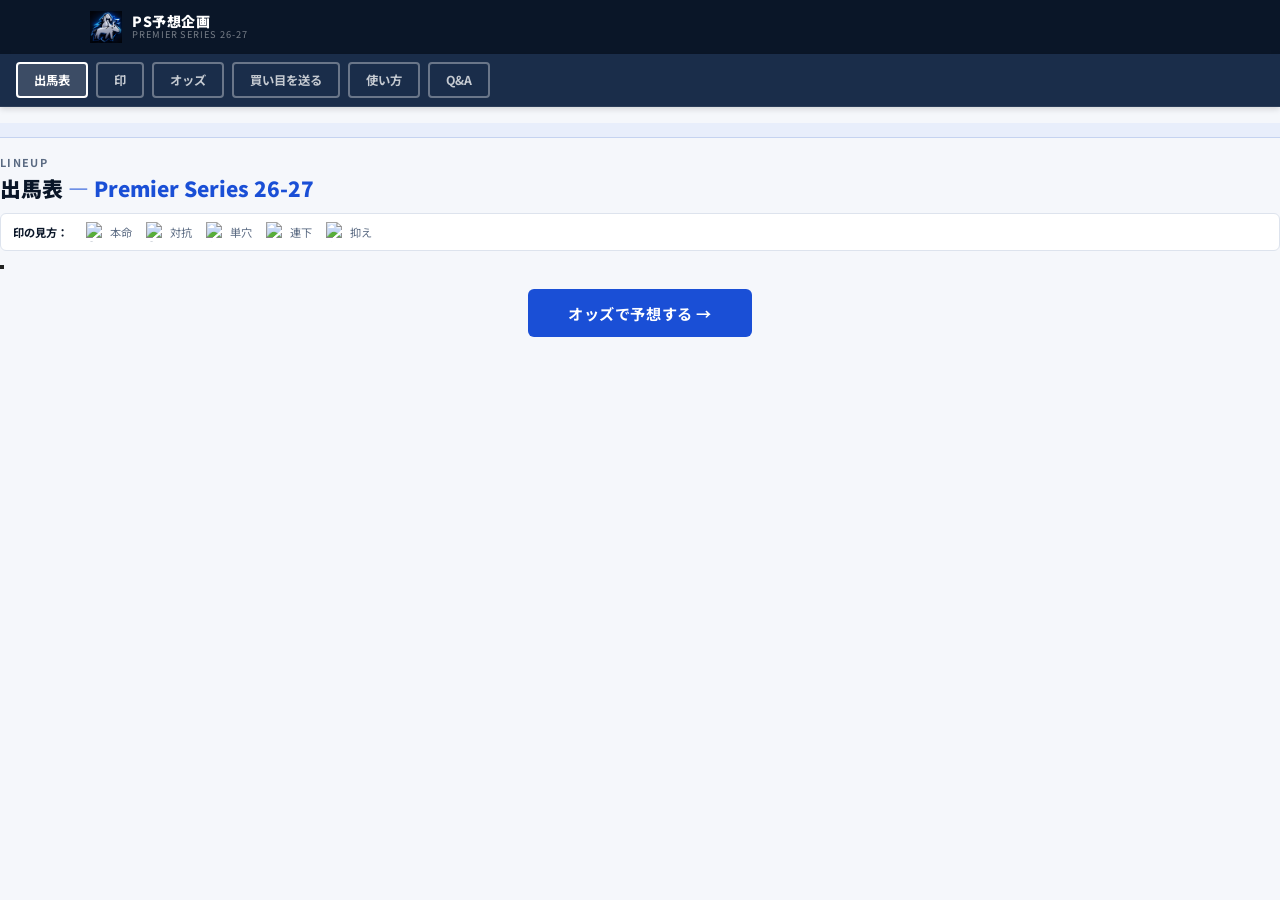
==== index.html @ cc1cdbf1 "Add files via upload" ====
<!DOCTYPE html>
<html lang="ja">
<head>
    <meta charset="UTF-8">
    <meta name="viewport" content="width=device-width, initial-scale=1.0">
    <title>出馬表 — Premier Series 26-27予想企画</title>
    <link rel="icon" href="favicon.ico">
    <link rel="apple-touch-icon" href="apple-touch-icon.png">
    <link rel="preconnect" href="https://fonts.googleapis.com">
    <link rel="preconnect" href="https://fonts.gstatic.com" crossorigin>
    <link href="https://fonts.googleapis.com/css2?family=Noto+Sans+JP:wght@400;500;700;900&family=Bebas+Neue&display=swap" rel="stylesheet">
    <link rel="stylesheet" href="css/style.css">
    <style>
        :root {
            --navy: #0a1628;
            --navy-mid: #1a2d4a;
            --blue: #1a4fd6;
            --blue-light: #e8eefb;
            --text: #0a1628;
            --text-sub: #5a6a82;
            --border: #dde3ed;
            --bg: #f5f7fb;
            --white: #fff;
            --frame-1: #f0f0f0; --frame-1-text: #111;
            --frame-2: #111;    --frame-2-text: #fff;
            --frame-3: #cc2200; --frame-3-text: #fff;
            --frame-4: #1a4fd6; --frame-4-text: #fff;
            --frame-5: #d4a000; --frame-5-text: #111;
            --frame-6: #1a7a3a; --frame-6-text: #fff;
            --frame-7: #d06000; --frame-7-text: #fff;
            --frame-8: #c0357a; --frame-8-text: #fff;
            --col-width: 110px;
            --label-width: 68px;
            --mark-size: 32px;
        }
        body { font-family: 'Noto Sans JP', sans-serif; background: var(--bg); color: var(--text); margin: 0; font-size: 14px; -webkit-font-smoothing: antialiased; }

        /* ヘッダー */
        .site-header { background: var(--navy); padding: 0 20px; }
        .header-inner { max-width: 1100px; margin: 0 auto; height: 54px; display: flex; align-items: center; }
        .site-title { font-family: 'Bebas Neue', sans-serif; font-size: 1.35rem; color: #fff; letter-spacing: .07em; line-height: 1; }
        .site-title span { font-family: 'Noto Sans JP', sans-serif; font-size: .6rem; color: rgba(255,255,255,.45); display: block; font-weight: 400; letter-spacing: .1em; margin-top: 2px; }

        /* ナビ */
        .page-nav { background: var(--navy-mid); border-bottom: 1px solid rgba(255,255,255,.08); position: sticky; top: 0; z-index: 1000; box-shadow: 0 2px 6px rgba(0,0,0,.15); }

        /* カウントダウン */        .cd-urgent
        .page-inner { max-width: 1100px; margin: 0 auto; padding: 0 20px; }
        .pc-view { display: block; }
        .sp-view { display: none; }

        .page-heading-wrap { padding: 16px 0 10px; }
        .page-label { font-size: .68rem; font-weight: 700; letter-spacing: .12em; color: var(--text-sub); text-transform: uppercase; margin-bottom: 3px; }
        .page-heading { font-size: 1.3rem; font-weight: 900; color: var(--text); }
        .page-heading em { font-style: normal; color: var(--blue); }

        .mark-legend { display: flex; gap: 14px; flex-wrap: wrap; align-items: center; padding: 8px 12px; background: var(--white); border: 1px solid var(--border); border-radius: 6px; margin-bottom: 14px; font-size: .8em; color: var(--text-sub); }
        .mark-legend strong { color: var(--text); margin-right: 4px; }
        .mark-legend-item { display: flex; align-items: center; gap: 4px; }
        .mark-legend-item img { width: 20px; height: 20px; }

        /* PC出馬表テーブル */
        .seimai-outer { overflow-x: auto; -webkit-overflow-scrolling: touch; margin: 0 0 20px; display: flex; justify-content: flex-start; }
        .seimai-table { display: flex; flex-direction: row-reverse; width: max-content; border: 2px solid #222; background: var(--white); flex-shrink: 0; }
        .label-col { width: var(--label-width); display: flex; flex-direction: column; background: #f4f4f4; border-left: 2px solid #222; flex-shrink: 0; }
        .label-col .cell { font-size: .78em; font-weight: bold; color: #333; justify-content: center; text-align: center; background: #f4f4f4; }
        .team-col { width: var(--col-width); border-left: 1px solid #bbb; display: flex; flex-direction: column; }
        .team-col:last-child { border-left: none; }
        .cell { border-bottom: 1px solid #ccc; display: flex; align-items: center; justify-content: center; text-align: center; padding: 4px; font-size: .82em; min-height: 32px; box-sizing: border-box; width: 100%; }
        .row-num .cell { font-size: 1.15em; font-weight: 900; min-height: 36px; border-bottom: 2px solid #222; }
        .frame-1 .row-num .cell { background: var(--frame-1); color: var(--frame-1-text); border-bottom: 2px solid #888; }
        .frame-2 .row-num .cell { background: var(--frame-2); color: var(--frame-2-text); }
        .frame-3 .row-num .cell { background: var(--frame-3); color: var(--frame-3-text); }
        .frame-4 .row-num .cell { background: var(--frame-4); color: var(--frame-4-text); }
        .frame-5 .row-num .cell { background: var(--frame-5); color: var(--frame-5-text); }
        .frame-6 .row-num .cell { background: var(--frame-6); color: var(--frame-6-text); }
        .frame-7 .row-num .cell { background: var(--frame-7); color: var(--frame-7-text); }
        .frame-8 .row-num .cell { background: var(--frame-8); color: var(--frame-8-text); }
        .row-logo .cell { min-height: 72px; background: #fff; }
        .row-logo .cell img { width: 56px; height: 56px; object-fit: contain; }
        .logo-placeholder { width: 56px; height: 56px; background: #ddd; border-radius: 4px; display: flex; align-items: center; justify-content: center; font-size: .75em; font-weight: bold; color: #555; }
        .row-name .cell { font-weight: bold; font-size: .8em; min-height: 40px; line-height: 1.4; background: #fff; white-space: normal; padding: 4px 6px; word-break: keep-all; overflow-wrap: break-word; }
        .row-members .cell { flex-direction: column; gap: 3px; min-height: 120px; background: #fafafa; padding: 5px 3px; align-items: center; }
        .member-btn { background: none; border: none; cursor: pointer; font-size: 1.1em; color: #003399; padding: 1px 3px; text-decoration: underline; max-width: calc(var(--col-width) - 8px); white-space: nowrap; overflow: hidden; text-overflow: ellipsis; }
        .member-btn:hover { color: #e91e63; }
        .row-predictor .cell { height: calc(var(--mark-size) + 16px); min-height: calc(var(--mark-size) + 16px); background: #fff; }
        .row-predictor.even-row .cell { background: #f8f8f8; }
        .row-odds .cell { font-weight: bold; font-size: 1em; background: #f4f4f4; min-height: 34px; }
        .odds-low { color: #d00; }
        .odds-dark { color: #111; }
        .mark-img { width: var(--mark-size); height: var(--mark-size); object-fit: contain; display: block; }

        /* メンバーポップアップ */
        #member-popup { position: fixed; background: #fff; border: 2px solid var(--blue); border-radius: 8px; padding: 14px 18px; box-shadow: 0 4px 20px rgba(0,0,0,.2); z-index: 3000; min-width: 200px; max-width: 280px; }
        #member-popup h4 { margin: 0 0 10px; font-size: 1em; color: var(--blue); border-bottom: 1px solid #ccc; padding-bottom: 6px; }
        .popup-links { display: flex; flex-direction: column; gap: 6px; }
        .popup-links a { display: flex; align-items: center; gap: 6px; color: var(--blue); text-decoration: none; font-size: .9em; padding: 4px 8px; border-radius: 4px; border: 1px solid #ccc; }
        .popup-links a:hover { background: var(--blue-light); }
        .popup-links .no-link { color: #999; font-size: .85em; }
        #member-popup-close { position: absolute; top: 6px; right: 10px; background: none; border: none; font-size: 1.2em; cursor: pointer; color: #666; }

        .cta-wrap { text-align: center; margin: 0 0 32px; }
        .cta-btn { display: inline-block; padding: 13px 40px; background: var(--blue); color: #fff; font-family: 'Noto Sans JP', sans-serif; font-size: .95rem; font-weight: 700; border-radius: 6px; text-decoration: none; letter-spacing: .04em; }

        /* ══ スマホ (767px以下) ══ */
        @media (max-width: 767px) {
            body { font-size: 13px; }
            .site-header { padding: 0 14px; }
            .header-inner { height: 46px; }
            .site-title { font-size: 1.1rem; }            .pc-view { display: none !important; }
            .sp-view { display: block !important; }

            .sp-section { padding: 10px 10px 4px; font-size: .65rem; font-weight: 700; letter-spacing: .1em; color: #8a9ab2; text-transform: uppercase; }
            .sp-list { padding: 0 10px 16px; display: flex; flex-direction: column; gap: 6px; }
            .sp-card { background: var(--white); border: 1px solid var(--border); border-radius: 10px; overflow: hidden; }
            .sp-card-main { display: flex; align-items: center; height: 54px; cursor: pointer; -webkit-tap-highlight-color: transparent; }
            .sp-frame-badge { width: 36px; height: 54px; display: flex; align-items: center; justify-content: center; flex-shrink: 0; font-size: 1.15rem; font-weight: 900; }
            .sp-frame-1 { background: var(--frame-1); color: var(--frame-1-text); }
            .sp-frame-2 { background: var(--frame-2); color: var(--frame-2-text); }
            .sp-frame-3 { background: var(--frame-3); color: var(--frame-3-text); }
            .sp-frame-4 { background: var(--frame-4); color: var(--frame-4-text); }
            .sp-frame-5 { background: var(--frame-5); color: var(--frame-5-text); }
            .sp-frame-6 { background: var(--frame-6); color: var(--frame-6-text); }
            .sp-frame-7 { background: var(--frame-7); color: var(--frame-7-text); }
            .sp-frame-8 { background: var(--frame-8); color: var(--frame-8-text); }
            .sp-logo-cell { width: 44px; height: 54px; display: flex; align-items: center; justify-content: center; background: #fafafa; border-left: 1px solid #eef0f4; flex-shrink: 0; }
            .sp-logo-cell img { width: 30px; height: 30px; object-fit: contain; }
            .sp-logo-ph { width: 30px; height: 30px; background: #e8eaed; border-radius: 4px; display: flex; align-items: center; justify-content: center; font-size: .55rem; font-weight: 700; color: #8a9ab2; }
            .sp-card-info { flex: 1; padding: 0 10px; min-width: 0; }
            .sp-team-name { font-size: .84rem; font-weight: 700; white-space: nowrap; overflow: hidden; text-overflow: ellipsis; color: var(--text); }
            .sp-odds-row { display: flex; align-items: center; gap: 5px; margin-top: 2px; }
            .sp-odds-label { font-size: .65rem; color: #8a9ab2; }
            .sp-odds-val { font-size: .82rem; font-weight: 700; }
            .sp-odds-hot { color: #cc2200; }
            .sp-odds-mid { color: var(--text); }
            .sp-chevron { width: 34px; height: 54px; display: flex; align-items: center; justify-content: center; flex-shrink: 0; color: #b0bac8; font-size: 18px; transition: transform .2s; user-select: none; }
            .sp-chevron.open { transform: rotate(180deg); }
            .sp-members { display: none; border-top: 1px solid #eef0f4; padding: 10px 12px; background: #fafbfd; flex-wrap: wrap; gap: 6px; }
            .sp-members.open { display: flex; }
            .sp-member-chip { background: var(--white); border: 1px solid var(--border); border-radius: 20px; padding: 4px 10px; font-size: .72rem; color: #3a5080; cursor: pointer; white-space: nowrap; font-family: 'Noto Sans JP', sans-serif; }
            .sp-member-chip:active { background: var(--blue-light); }
            .sp-cta-wrap { padding: 4px 10px 24px; }
            .sp-cta-btn { display: block; background: var(--blue); color: #fff; text-align: center; padding: 14px; border-radius: 8px; font-size: .9rem; font-weight: 700; text-decoration: none; letter-spacing: .04em; font-family: 'Noto Sans JP', sans-serif; }
            #member-popup { position: fixed; top: 50% !important; left: 50% !important; transform: translate(-50%, -50%); width: 80vw; max-width: 280px; }
        }
    </style>
</head>
<body>

<header class="site-header">
    <div class="header-inner">
        <a href="index.html" class="site-logo">
            <img src="assets/images/logo.png" alt="PS予想企画" class="site-logo-img">
            <div class="site-logo-text">
                <span class="site-logo-main">PS予想企画</span>
                <span class="site-logo-sub">PREMIER SERIES 26-27</span>
            </div>
        </a>
    </div>
</header>
<nav class="page-nav">
    <a href="index.html" class="active">出馬表</a>
    <a href="marks.html">印</a>
    <a href="odds.html">オッズ</a>
    <a href="submit.html">買い目を送る</a>
    <a href="help.html">使い方</a>
    <a href="faq.html">Q&A</a>
</nav>
<div id="countdown-bar"><div id="countdown-bar-inner"></div></div>
</div>

<!-- PC表示 -->
<div class="pc-view">
    <div class="page-inner">
        <div class="page-heading-wrap">
            <div class="page-label">Lineup</div>
            <div class="page-heading">出馬表 <em>— Premier Series 26-27</em></div>
        </div>
        <div class="mark-legend">
            <strong>印の見方：</strong>
            <div class="mark-legend-item"><img src="assets/marks/mark_honmei.svg" alt="◎">本命</div>
            <div class="mark-legend-item"><img src="assets/marks/mark_taikou.svg" alt="○">対抗</div>
            <div class="mark-legend-item"><img src="assets/marks/mark_tanana.svg" alt="▲">単穴</div>
            <div class="mark-legend-item"><img src="assets/marks/mark_renka.svg"  alt="⟁">連下</div>
            <div class="mark-legend-item"><img src="assets/marks/mark_osae.svg"   alt="△">抑え</div>
        </div>
        <div class="seimai-outer">
            <div class="seimai-table" id="seimai-table"></div>
        </div>
        <div class="cta-wrap">
            <a href="odds.html" class="cta-btn">オッズで予想する →</a>
        </div>
    </div>
</div>

<!-- スマホ表示 -->
<div class="sp-view">
    <div class="sp-section">Lineup</div>
    <div class="sp-list" id="sp-list"></div>
    <div class="sp-cta-wrap">
        <a href="odds.html" class="sp-cta-btn">オッズで予想する →</a>
    </div>
</div>

<div id="member-popup" style="display:none;">
    <button id="member-popup-close" onclick="closePopup()">✕</button>
    <h4 id="popup-member-name"></h4>
    <div class="popup-links" id="popup-links"></div>
</div>

<script src="js/common.js"></script>
<script>
const MARKS = [
    { key:'honmei', label:'◎', file:'assets/marks/mark_honmei.svg' },
    { key:'taikou', label:'○', file:'assets/marks/mark_taikou.svg' },
    { key:'tanana', label:'▲', file:'assets/marks/mark_tanana.svg' },
    { key:'renka',  label:'⟁', file:'assets/marks/mark_renka.svg'  },
    { key:'osae',   label:'△', file:'assets/marks/mark_osae.svg'   },
];
let teamsData = [], oddsData = {}, predictionsData = [];

window.addEventListener('DOMContentLoaded', async () => {
    renderCountdown();
    try {
        const [teams, odds, preds] = await Promise.all([
            loadJSON('data/teams.json'),
            loadJSON('data/odds.json'),
            loadJSON('data/predictions/predictions.json'),
        ]);
        teamsData = teams; oddsData = odds; predictionsData = preds;
        renderPC();
        renderSP();
    } catch(e) {
        console.error(e);
        document.getElementById('seimai-table').innerHTML = '<p style="padding:20px;color:#d00;">データの読み込みに失敗しました。</p>';
        document.getElementById('sp-list').innerHTML = '<p style="padding:20px;color:#d00;">データの読み込みに失敗しました。</p>';
    }
});

function renderPC() {
    const table = document.getElementById('seimai-table');
    table.innerHTML = '';
    const labelCol = document.createElement('div');
    labelCol.className = 'label-col';
    const labelDefs = [
        { cls:'row-num', text:'番号' },
        { cls:'row-logo', text:'' },
        { cls:'row-name', text:'チーム名' },
        { cls:'row-members', text:'メンバー' },
        ...predictionsData.map(p => ({ cls:'row-predictor', text: p.name })),
        { cls:'row-odds', text:'単勝' },
    ];
    labelDefs.forEach(d => {
        const wrap = document.createElement('div'); wrap.className = d.cls;
        const cell = document.createElement('div'); cell.className = 'cell';
        cell.textContent = d.text;
        wrap.appendChild(cell); labelCol.appendChild(wrap);
    });
    table.appendChild(labelCol);
    teamsData.forEach(team => {
        const col = document.createElement('div');
        col.className = `team-col frame-${team.id}`;
        addCell(col, 'row-num', String(team.id));
        const logoWrap = document.createElement('div'); logoWrap.className = 'row-logo';
        const logoCell = document.createElement('div'); logoCell.className = 'cell';
        const img = document.createElement('img');
        img.src = team.logo; img.alt = team.tag;
        img.onerror = () => { const ph = document.createElement('div'); ph.className = 'logo-placeholder'; ph.textContent = team.tag; logoCell.replaceChild(ph, img); };
        logoCell.appendChild(img); logoWrap.appendChild(logoCell); col.appendChild(logoWrap);
        addCell(col, 'row-name', team.name);
        const mWrap = document.createElement('div'); mWrap.className = 'row-members';
        const mCell = document.createElement('div'); mCell.className = 'cell';
        team.members.forEach(m => {
            const btn = document.createElement('button');
            btn.className = 'member-btn'; btn.textContent = m.name;
            btn.onclick = e => { e.stopPropagation(); openMemberPopup(m, btn); };
            mCell.appendChild(btn);
        });
        mWrap.appendChild(mCell); col.appendChild(mWrap);
        predictionsData.forEach((pred, pi) => {
            const markKey = pred.marks[String(team.id)];
            const pWrap = document.createElement('div');
            pWrap.className = 'row-predictor' + (pi % 2 === 1 ? ' even-row' : '');
            pWrap.appendChild(makeMarkCell(markKey));
            col.appendChild(pWrap);
        });
        const oddsVal = (oddsData.win || {})[String(team.id)] || '---';
        const oddsWrap = document.createElement('div'); oddsWrap.className = 'row-odds';
        const oddsCell = document.createElement('div'); oddsCell.className = 'cell';
        const oddsNum = parseFloat(oddsVal);
        oddsCell.textContent = oddsVal;
        oddsCell.classList.add(!isNaN(oddsNum) && oddsNum <= 10 ? 'odds-low' : 'odds-dark');
        oddsWrap.appendChild(oddsCell); col.appendChild(oddsWrap);
        table.appendChild(col);
    });
}

function renderSP() {
    const list = document.getElementById('sp-list');
    list.innerHTML = '';
    teamsData.forEach(team => {
        const oddsVal = (oddsData.win || {})[String(team.id)] || '---';
        const hot = parseFloat(oddsVal) <= 5;
        const card = document.createElement('div');
        card.className = 'sp-card';
        const memberChips = team.members.map(m =>
            `<span class="sp-member-chip" data-member='${JSON.stringify(m).replace(/'/g, "&#39;")}'>${m.name}</span>`
        ).join('');
        card.innerHTML = `
            <div class="sp-card-main">
                <div class="sp-frame-badge sp-frame-${team.id}">${team.id}</div>
                <div class="sp-logo-cell">
                    <img src="${team.logo}" alt="${team.tag}" onerror="this.style.display='none';this.nextElementSibling.style.display='flex'">
                    <div class="sp-logo-ph" style="display:none">${team.tag}</div>
                </div>
                <div class="sp-card-info">
                    <div class="sp-team-name">${team.name}</div>
                    <div class="sp-odds-row">
                        <span class="sp-odds-label">単勝</span>
                        <span class="sp-odds-val ${hot ? 'sp-odds-hot' : 'sp-odds-mid'}">${oddsVal}倍</span>
                    </div>
                </div>
                <div class="sp-chevron">&#8964;</div>
            </div>
            <div class="sp-members">${memberChips}</div>`;
        card.querySelector('.sp-card-main').addEventListener('click', () => {
            const members = card.querySelector('.sp-members');
            const chevron = card.querySelector('.sp-chevron');
            const open = members.classList.toggle('open');
            chevron.classList.toggle('open', open);
        });
        card.querySelectorAll('.sp-member-chip').forEach(chip => {
            chip.addEventListener('click', e => {
                e.stopPropagation();
                try {
                    const m = JSON.parse(chip.dataset.member);
                    openMemberPopup(m, chip);
                } catch(err) {}
            });
        });
        list.appendChild(card);
    });
}

function addCell(col, cls, text) {
    const wrap = document.createElement('div'); wrap.className = cls;
    const cell = document.createElement('div'); cell.className = 'cell';
    cell.textContent = text;
    wrap.appendChild(cell); col.appendChild(wrap);
}

function makeMarkCell(markKey) {
    const cell = document.createElement('div'); cell.className = 'cell';
    if (markKey) {
        const mark = MARKS.find(m => m.key === markKey);
        if (mark) {
            const img = document.createElement('img');
            img.src = mark.file; img.alt = mark.label; img.className = 'mark-img';
            cell.appendChild(img);
        }
    }
    return cell;
}

function openMemberPopup(member, anchor) {
    const popup = document.getElementById('member-popup');
    document.getElementById('popup-member-name').textContent = member.name;
    const links = document.getElementById('popup-links');
    links.innerHTML = '';
    if (!member.x && !member.youtube && !member.bilibili) {
        links.innerHTML = '<span class="no-link">リンク情報なし</span>';
    } else {
        if (member.x)       { const a = document.createElement('a'); a.href = member.x;       a.target = '_blank'; a.innerHTML = '<span>𝕏</span> X (Twitter)'; links.appendChild(a); }
        if (member.youtube)  { const a = document.createElement('a'); a.href = member.youtube;  a.target = '_blank'; a.innerHTML = '<span>▶</span> YouTube';     links.appendChild(a); }
        if (member.bilibili) { const a = document.createElement('a'); a.href = member.bilibili; a.target = '_blank'; a.innerHTML = '<span>▶</span> Bilibili';    links.appendChild(a); }
    }
    popup.style.display = 'block';
    if (window.innerWidth > 767) {
        const rect = anchor.getBoundingClientRect();
        const pw = popup.offsetWidth;
        let left = rect.left + window.scrollX;
        if (left + pw > window.innerWidth - 10) left = window.innerWidth - pw - 10;
        if (left < 10) left = 10;
        popup.style.left = left + 'px';
        popup.style.top = (rect.bottom + window.scrollY + 6) + 'px';
        popup.style.transform = '';
    }
}
function closePopup() { document.getElementById('member-popup').style.display = 'none'; }
document.addEventListener('click', e => {
    const popup = document.getElementById('member-popup');
    if (popup.style.display !== 'none' && !popup.contains(e.target)) closePopup();
});
</script>
</body>
</html>
---- css/style.css ----
@import url('https://fonts.googleapis.com/css2?family=Noto+Sans+JP:wght@400;500;700;900&display=swap');

:root {
    --navy: #0a1628;
    --navy-mid: #1a2d4a;
    --blue: #1a4fd6;
    --blue-light: #e8eefb;
    --jra-blue: #003399;
    --jra-green: #007d43;
    --text: #0a1628;
    --text-sub: #5a6a82;
    --border: #dde3ed;
    --border-color: #ccc;
    --bg: #f5f7fb;
    --white: #fff;
    --accent-red: #d00;
}

* { box-sizing: border-box; }

body {
    font-family: 'Noto Sans JP', "Helvetica Neue", Arial, sans-serif;
    font-size: 14px;
    margin: 0;
    color: var(--text);
    background: var(--bg);
    -webkit-font-smoothing: antialiased;
}

/* ── サイトヘッダー ── */
.site-header {
    background: var(--navy);
    padding: 0 20px;
}
.header-inner {
    max-width: 1100px;
    margin: 0 auto;
    height: 52px;
    display: flex;
    align-items: center;
}
.site-logo {
    display: flex;
    align-items: center;
    gap: 10px;
    text-decoration: none;
}
.site-logo-img {
    height: 32px;
    width: auto;
    object-fit: contain;
}
.site-logo-text {
    display: flex;
    flex-direction: column;
    line-height: 1;
}
.site-logo-main {
    font-size: .88rem;
    font-weight: 900;
    color: #fff;
    letter-spacing: .04em;
}
.site-logo-sub {
    font-size: .58rem;
    color: rgba(255,255,255,.45);
    letter-spacing: .1em;
    margin-top: 2px;
    font-weight: 400;
}

/* ── ナビ（旧デザイン踏襲・色だけ更新） ── */
.page-nav {
    display: flex;
    gap: 8px;
    position: sticky;
    top: 0;
    z-index: 1000;
    background: var(--navy-mid);
    padding: 8px 16px;
    margin: 0 0 16px;
    border-bottom: 2px solid rgba(255,255,255,.12);
    box-shadow: 0 2px 6px rgba(0,0,0,.18);
    overflow-x: auto;
    scrollbar-width: none;
}
.page-nav::-webkit-scrollbar { display: none; }
.page-nav a {
    padding: 7px 16px;
    border: 2px solid rgba(255,255,255,.35);
    border-radius: 4px;
    color: rgba(255,255,255,.75);
    text-decoration: none;
    font-weight: bold;
    font-size: .88em;
    white-space: nowrap;
    flex-shrink: 0;
    transition: background .15s, color .15s, border-color .15s;
}
.page-nav a.active,
.page-nav a:hover {
    background: rgba(255,255,255,.15);
    color: #fff;
    border-color: #fff;
}

/* ── カウントダウン ── */
#countdown-bar {
    display: flex;
    align-items: center;
    gap: 8px;
    background: var(--blue-light);
    border-bottom: 1px solid #c5d3f0;
    padding: 7px 16px;
    font-size: .82rem;
    margin-bottom: 0;
}
#countdown-bar.cd-urgent { background: #fff3f0; border-bottom-color: #f5b8b0; }
.cd-label { color: var(--text-sub); }
.cd-value { font-weight: 700; color: var(--blue); }
.cd-value.cd-closed { color: #d00; }
.cd-urgent .cd-value { color: #d00; }
#countdown-bar strong { font-size: 1.1em; }

/* ── 共通 ── */
.section-title {
    border-left: 5px solid var(--jra-blue);
    padding-left: 10px;
    font-size: 1.1em;
    margin: 20px 0 10px;
    font-weight: bold;
}
.hidden { display: none !important; }
.result-bar {
    display: flex;
    justify-content: space-between;
    align-items: center;
    background: #444;
    color: #fff;
    padding: 10px;
    margin-top: 5px;
    border-radius: 4px;
}
.odd_view {
    background: #ffeb3b;
    border: none;
    padding: 8px 20px;
    font-weight: bold;
    cursor: pointer;
    border-radius: 3px;
    color: #000;
    font-family: 'Noto Sans JP', sans-serif;
}
.odd_view:hover { background: #fdd835; }

/* ── チームヘッダー ── */
.team-table { width: 100%; border-collapse: collapse; margin-bottom: 20px; table-layout: fixed; }
.team-table th, .team-table td { border: 1px solid var(--border-color); text-align: center; padding: 8px 2px; }
.team-table th { background: var(--jra-blue); color: #fff; font-size: .8em; }
.team-table td { font-weight: bold; font-size: .9em; overflow: hidden; text-overflow: ellipsis; }
.team-logo { width: 30px; height: 30px; object-fit: contain; vertical-align: middle; margin-bottom: 3px; }

/* ── タブ ── */
.tab-menu { display: flex; list-style: none; padding: 0; margin: 0; border-bottom: 2px solid var(--jra-blue); flex-wrap: wrap; }
.tab-menu li { padding: 10px 15px; cursor: pointer; background: #eee; margin-right: 2px; border: 1px solid var(--border-color); border-bottom: none; font-weight: bold; }
.tab-menu li.active { background: var(--jra-blue); color: #fff; border-color: var(--jra-blue); }

/* ── 投票モード ── */
.vote-mode-bar { display: flex; gap: 6px; margin: 8px 0; flex-wrap: wrap; }
.mode-btn { padding: 6px 14px; border: 2px solid var(--jra-blue); background: #fff; color: var(--jra-blue); border-radius: 4px; cursor: pointer; font-weight: bold; font-size: .85em; font-family: 'Noto Sans JP', sans-serif; }
.mode-btn.active { background: var(--jra-blue); color: #fff; }

/* ── マークシート ── */
.marksheet-area { background: #f2f2f2; padding: 10px; border: 1px solid var(--border-color); margin-top: -1px; }
.ms-table { width: 100%; border-collapse: collapse; background: #fff; margin-bottom: 6px; table-layout: fixed; }
.ms-table th, .ms-table td { border: 1px solid var(--border-color); padding: 4px 2px; text-align: center; font-size: .85em; overflow: hidden; text-overflow: ellipsis; white-space: nowrap; }
.ms-table th { background: #e9e9e9; }
.ms-row-label { font-weight: bold; background: #f8f9fa; white-space: nowrap; width: 5em; }
.ms-cell { cursor: pointer; user-select: none; transition: background .12s; }
.ms-cell:hover { background: #dde8ff; }
.ms-cell.marked { background: var(--jra-blue); color: #fff; font-weight: bold; }
.ms-cell.axis1 { background: #e91e63; color: #fff; font-weight: bold; }
.ms-cell.axis2 { background: #ff9800; color: #fff; font-weight: bold; }
.all_button { width: 28px; padding: 2px; cursor: pointer; font-size: .8em; }

/* ── ソートバー ── */
.sort-controls { margin: 10px 0 0; padding-bottom: 8px; border-bottom: 1px solid var(--border-color); }
.sort-btn { padding: 5px 15px; cursor: pointer; border: 1px solid var(--jra-blue); background: #fff; color: var(--jra-blue); border-radius: 4px; font-family: 'Noto Sans JP', sans-serif; }
.sort-btn.active { background: var(--jra-blue); color: #fff; }

/* ── オッズ一覧 ── */
.list-wrapper { max-height: 500px; overflow-y: auto; border: 1px solid var(--border-color); margin-top: 10px; }
table.list-table { width: 100%; border-collapse: collapse; }
.list-table th { position: sticky; top: 0; background: #eee; border: 1px solid var(--border-color); padding: 8px; }
.list-table td { border: 1px solid var(--border-color); padding: 8px; text-align: center; }
.odds-val { font-weight: bold; }
.odds-low  { color: #d00; }
.odds-high { color: #0066cc; }
.odds_row { cursor: pointer; transition: background .15s; }
.odds_row:hover  { background: #fff9c4 !important; }
.odds_row:active { background: #ffe082 !important; }
.odds_row td[data-bet-type]:hover { background: #ffe082 !important; cursor: pointer; }

/* ── カート ── */
#bet-management { margin-top: 30px; border: 2px solid #333; padding: 15px; border-radius: 8px; background: #fdfdfd; }
#cart-table { width: 100%; border-collapse: collapse; }
#cart-table th { padding: 5px; border-bottom: 1px solid #ccc; background: #eee; font-size: .85em; }
#cart-table td { padding: 6px 8px; border-bottom: 1px solid #f0f0f0; text-align: center; vertical-align: middle; }
.pt-display { display: inline-flex; align-items: center; gap: 2px; cursor: pointer; border: 1px solid #aaa; border-radius: 4px; padding: 3px 6px; background: #fff; font-size: .9em; white-space: nowrap; }
.pt-display:hover { border-color: var(--jra-blue); background: #eef; }
.pt-n { font-weight: bold; color: var(--jra-blue); min-width: 1.4em; text-align: right; }
.pt-fixed { color: #666; }
.btn-expand { font-size: .75em; cursor: pointer; padding: 3px 7px; border: 1px solid #aaa; border-radius: 3px; background: #f5f5f5; font-family: 'Noto Sans JP', sans-serif; }
.btn-expand:hover { background: #e0e8ff; }
.btn-expand-budget { font-size: .75em; cursor: pointer; padding: 3px 7px; border: 1px solid #007d43; border-radius: 3px; background: #e8f5e9; color: #007d43; font-weight: bold; font-family: 'Noto Sans JP', sans-serif; }
.btn-expand-budget:hover { background: #c8e6c9; }
.btn-delete { font-size: .75em; cursor: pointer; padding: 3px 7px; border: 1px solid #d00; border-radius: 3px; background: #fff0f0; color: #d00; font-family: 'Noto Sans JP', sans-serif; }
.btn-delete:hover { background: #ffd0d0; }

/* ── テンキー ── */
#numpad-overlay { position: fixed; inset: 0; background: rgba(0,0,0,.45); z-index: 2000; display: flex; align-items: center; }
#numpad-box { background: #fff; border-radius: 10px; padding: 18px; width: 220px; box-shadow: 0 6px 30px rgba(0,0,0,.35); }
#numpad-preview { font-size: 1.4em; font-weight: bold; text-align: right; color: var(--jra-blue); margin-bottom: 10px; border-bottom: 2px solid var(--jra-blue); padding-bottom: 6px; }
.np-grid { display: grid; grid-template-columns: repeat(3,1fr); gap: 6px; }
.np-btn { padding: 12px 0; font-size: 1.1em; font-weight: bold; border: 1px solid #ccc; border-radius: 6px; cursor: pointer; background: #f8f8f8; font-family: 'Noto Sans JP', sans-serif; }
.np-btn:hover { background: #e0e8ff; }
.np-btn.confirm { background: var(--jra-blue); color: #fff; grid-column: span 2; }
.np-btn.cancel { background: #eee; }
#numpad-label { font-size: .8em; color: #888; margin-bottom: 6px; text-align: center; }

/* ── フォームエクスポート ── */
.btn-set-formation { background: #e91e63; color: #fff; border: none; padding: 10px 20px; border-radius: 4px; cursor: pointer; font-weight: bold; margin-left: 10px; font-family: 'Noto Sans JP', sans-serif; }
.btn-set-formation:hover { background: #d81b60; }
#form-export-area { position: fixed; top: 15%; left: 5%; width: 90%; height: 70%; background: #fff; border: 3px solid #333; z-index: 1000; padding: 20px; box-shadow: 0 0 20px rgba(0,0,0,.5); }

/* ── オッズ列幅 ── */
table.odds-list { table-layout: fixed; width: 100%; }
table.odds-list .col-comb { width: 60%; text-align: center; font-family: monospace; font-size: .9em; }
table.odds-list .col-odds { width: 40%; text-align: center; font-size: .9em; cursor: pointer; }
table.odds-list tr.odds_row:hover .col-odds { background: #fff9c4 !important; }
table.odds-list tr.odds_row td[data-clickable]:hover { background: #ffe082 !important; }

/* ━━━━━━━━━━━━━━━━━━━━━━━━━━━━━━
   スマホ専用スタイル（767px以下）
━━━━━━━━━━━━━━━━━━━━━━━━━━━━━━ */
@media (max-width: 767px) {
    body { font-size: 13px; margin: 0; }

    .site-header { padding: 0 12px; }
    .header-inner { height: 46px; }
    .site-logo-main { font-size: .82rem; }

    .page-nav { padding: 6px 8px; gap: 4px; flex-wrap: nowrap; margin-bottom: 0; }
    .page-nav a { padding: 6px 10px; font-size: .78em; border-width: 1.5px; }

    #countdown-bar { padding: 6px 12px; font-size: .75rem; }

    .marksheet-area { padding: 6px; }
    .ms-table-wrap { overflow-x: auto; -webkit-overflow-scrolling: touch; }
    .ms-table { min-width: 480px; table-layout: fixed; }
    .ms-row-label { width: 4.5em; font-size: .75em; }
    .ms-table th, .ms-table td { padding: 3px 1px; font-size: .8em; }

    .mode-btn { padding: 5px 8px; font-size: .78em; border-width: 1.5px; }
    .vote-mode-bar { gap: 4px; }

    #bet-management { padding: 10px 6px; }
    .cart-scroll-wrap { overflow-x: auto; -webkit-overflow-scrolling: touch; }
    #cart-table { min-width: 480px; }
    #cart-table th, #cart-table td { padding: 4px 4px; font-size: .8em; white-space: nowrap; }

    #form-export-area { position: fixed; top: 0; left: 0; width: 100%; height: 100%; border: none; border-radius: 0; padding: 16px; box-sizing: border-box; overflow-y: auto; z-index: 2000; }
    #form-export-area h3 { font-size: 1em; margin-bottom: 8px; }
    #form-export-area textarea { height: 40vh !important; font-size: 11px !important; }
    #btn-copy { width: 100%; padding: 12px; font-size: 1em; }
    #btn-open-form { display: block !important; width: 100%; box-sizing: border-box; text-align: center; padding: 12px !important; font-size: 1em !important; margin-top: 4px; }
}
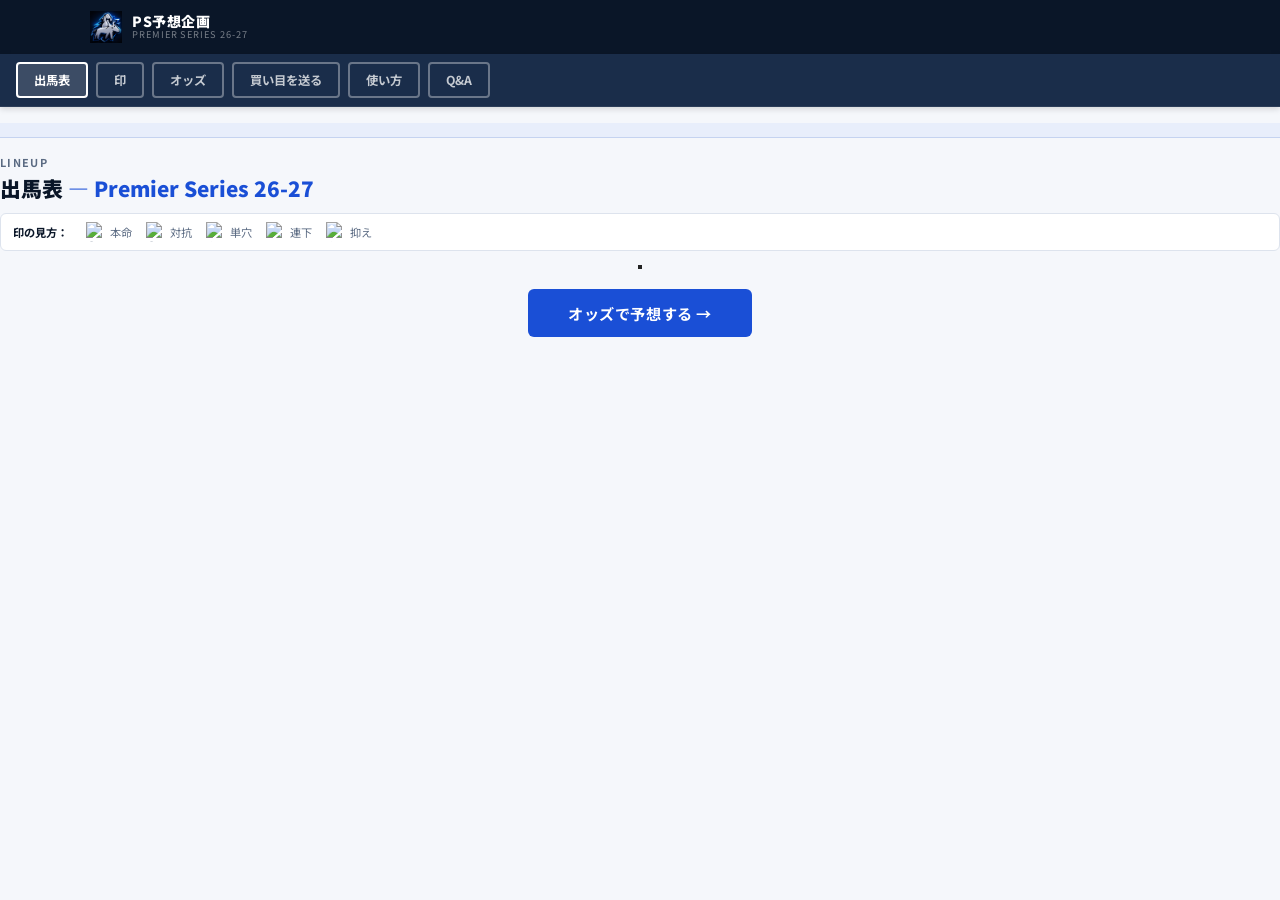
==== commit 9b99a3ad: "Add files via upload" ====
--- a/index.html
+++ b/index.html
@@ -60,7 +60,7 @@
         .mark-legend-item img { width: 20px; height: 20px; }
 
         /* PC出馬表テーブル */
-        .seimai-outer { overflow-x: auto; -webkit-overflow-scrolling: touch; margin: 0 0 20px; display: flex; justify-content: flex-start; }
+        .seimai-outer { overflow-x: auto; -webkit-overflow-scrolling: touch; margin: 0 0 20px; display: flex; justify-content: center; }
         .seimai-table { display: flex; flex-direction: row-reverse; width: max-content; border: 2px solid #222; background: var(--white); flex-shrink: 0; }
         .label-col { width: var(--label-width); display: flex; flex-direction: column; background: #f4f4f4; border-left: 2px solid #222; flex-shrink: 0; }
         .label-col .cell { font-size: .78em; font-weight: bold; color: #333; justify-content: center; text-align: center; background: #f4f4f4; }
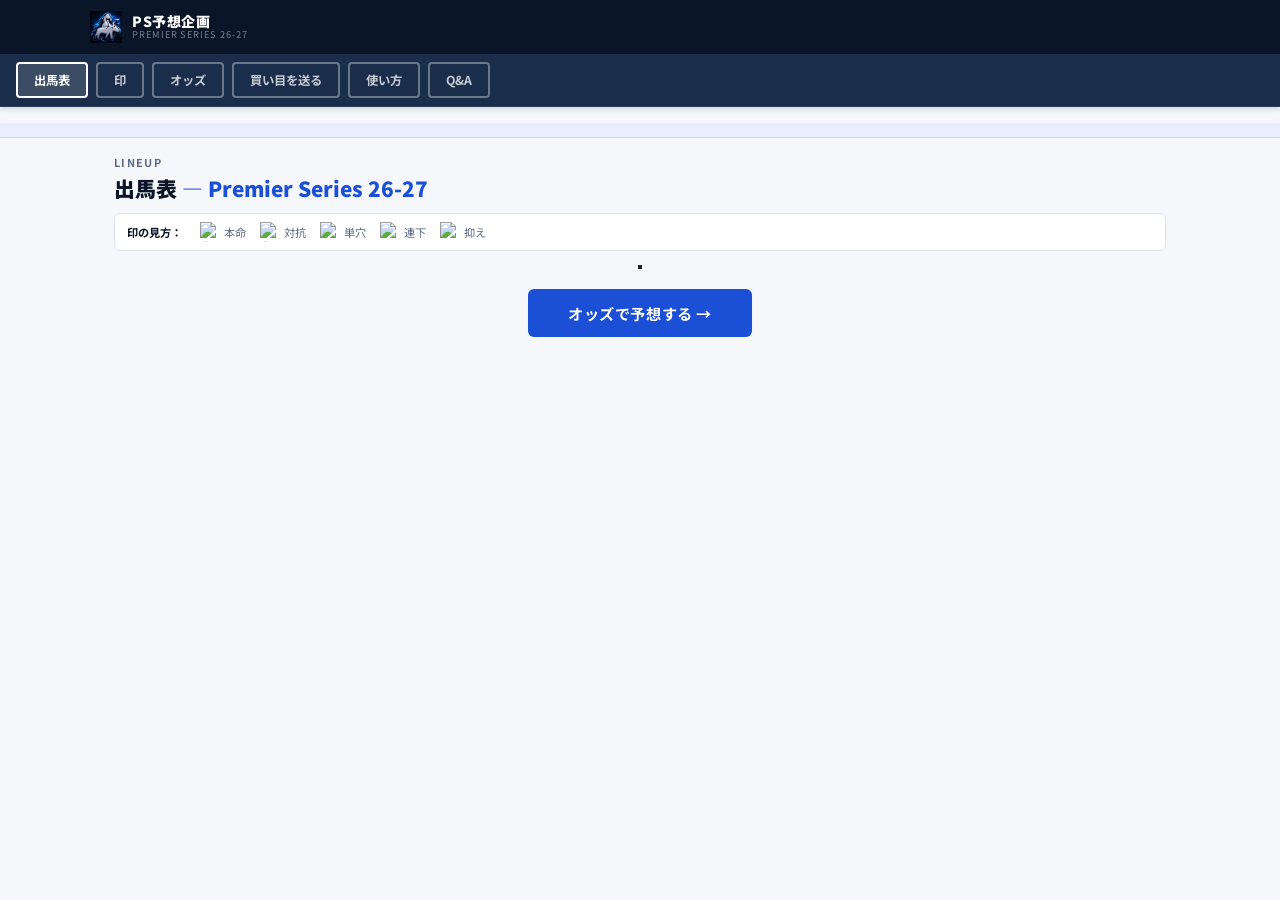
==== commit 2fd54d9e: "Add files via upload" ====
--- a/index.html
+++ b/index.html
@@ -44,8 +44,7 @@
         /* ナビ */
         .page-nav { background: var(--navy-mid); border-bottom: 1px solid rgba(255,255,255,.08); position: sticky; top: 0; z-index: 1000; box-shadow: 0 2px 6px rgba(0,0,0,.15); }
 
-        /* カウントダウン */        .cd-urgent
-        .page-inner { max-width: 1100px; margin: 0 auto; padding: 0 20px; }
+        .page-inner { max-width: 1100px; margin: 0 auto; padding: 0 24px 40px !important; box-sizing: border-box; }
         .pc-view { display: block; }
         .sp-view { display: none; }
 
@@ -91,8 +90,8 @@
         .mark-img { width: var(--mark-size); height: var(--mark-size); object-fit: contain; display: block; }
 
         /* メンバーポップアップ */
-        #member-popup { position: fixed; background: #fff; border: 2px solid var(--blue); border-radius: 8px; padding: 14px 18px; box-shadow: 0 4px 20px rgba(0,0,0,.2); z-index: 3000; min-width: 200px; max-width: 280px; }
-        #member-popup h4 { margin: 0 0 10px; font-size: 1em; color: var(--blue); border-bottom: 1px solid #ccc; padding-bottom: 6px; }
+        #member-popup { position: fixed; background: #fff; border: 2px solid var(--blue); border-radius: 8px; padding: 14px 18px; box-shadow: 0 4px 20px rgba(0,0,0,.2); z-index: 3000; min-width: 200px; max-width: 280px; user-select: none; }
+        #member-popup h4 { margin: 0 0 10px; font-size: 1em; color: var(--blue); border-bottom: 1px solid #ccc; padding-bottom: 6px; cursor: grab; }
         .popup-links { display: flex; flex-direction: column; gap: 6px; }
         .popup-links a { display: flex; align-items: center; gap: 6px; color: var(--blue); text-decoration: none; font-size: .9em; padding: 4px 8px; border-radius: 4px; border: 1px solid #ccc; }
         .popup-links a:hover { background: var(--blue-light); }
@@ -167,7 +166,6 @@
     <a href="faq.html">Q&A</a>
 </nav>
 <div id="countdown-bar"><div id="countdown-bar-inner"></div></div>
-</div>
 
 <!-- PC表示 -->
 <div class="pc-view">
@@ -375,16 +373,60 @@
         if (member.bilibili) { const a = document.createElement('a'); a.href = member.bilibili; a.target = '_blank'; a.innerHTML = '<span>▶</span> Bilibili';    links.appendChild(a); }
     }
     popup.style.display = 'block';
+    popup.style.transform = '';
     if (window.innerWidth > 767) {
         const rect = anchor.getBoundingClientRect();
-        const pw = popup.offsetWidth;
+        const pw = popup.offsetWidth || 240;
+        const ph = popup.offsetHeight || 120;
         let left = rect.left + window.scrollX;
+        let top  = rect.top  + window.scrollY - ph - 8;
+        // 上に出す。上がはみ出すなら下に出す
+        if (top < window.scrollY + 10) top = rect.bottom + window.scrollY + 8;
+        // 右がはみ出すなら左にずらす
         if (left + pw > window.innerWidth - 10) left = window.innerWidth - pw - 10;
         if (left < 10) left = 10;
         popup.style.left = left + 'px';
-        popup.style.top = (rect.bottom + window.scrollY + 6) + 'px';
-        popup.style.transform = '';
+        popup.style.top  = top  + 'px';
     }
+    initDrag(popup);
+}
+
+function initDrag(popup) {
+    const handle = popup.querySelector('h4');
+    let startX, startY, startLeft, startTop, dragging = false;
+    handle.onmousedown = function(e) {
+        dragging = true;
+        startX = e.clientX; startY = e.clientY;
+        startLeft = parseInt(popup.style.left) || popup.getBoundingClientRect().left;
+        startTop  = parseInt(popup.style.top)  || popup.getBoundingClientRect().top;
+        handle.style.cursor = 'grabbing';
+        e.preventDefault();
+    };
+    document.onmousemove = function(e) {
+        if (!dragging) return;
+        const dx = e.clientX - startX, dy = e.clientY - startY;
+        popup.style.left = Math.max(0, startLeft + dx) + 'px';
+        popup.style.top  = Math.max(0, startTop  + dy) + 'px';
+    };
+    document.onmouseup = function() {
+        if (dragging) { dragging = false; handle.style.cursor = 'grab'; }
+    };
+    // タッチ対応
+    handle.ontouchstart = function(e) {
+        const t = e.touches[0];
+        dragging = true;
+        startX = t.clientX; startY = t.clientY;
+        startLeft = parseInt(popup.style.left) || popup.getBoundingClientRect().left;
+        startTop  = parseInt(popup.style.top)  || popup.getBoundingClientRect().top;
+    };
+    document.ontouchmove = function(e) {
+        if (!dragging) return;
+        const t = e.touches[0];
+        popup.style.left = Math.max(0, startLeft + t.clientX - startX) + 'px';
+        popup.style.top  = Math.max(0, startTop  + t.clientY - startY) + 'px';
+        e.preventDefault();
+    };
+    document.ontouchend = function() { dragging = false; };
 }
 function closePopup() { document.getElementById('member-popup').style.display = 'none'; }
 document.addEventListener('click', e => {
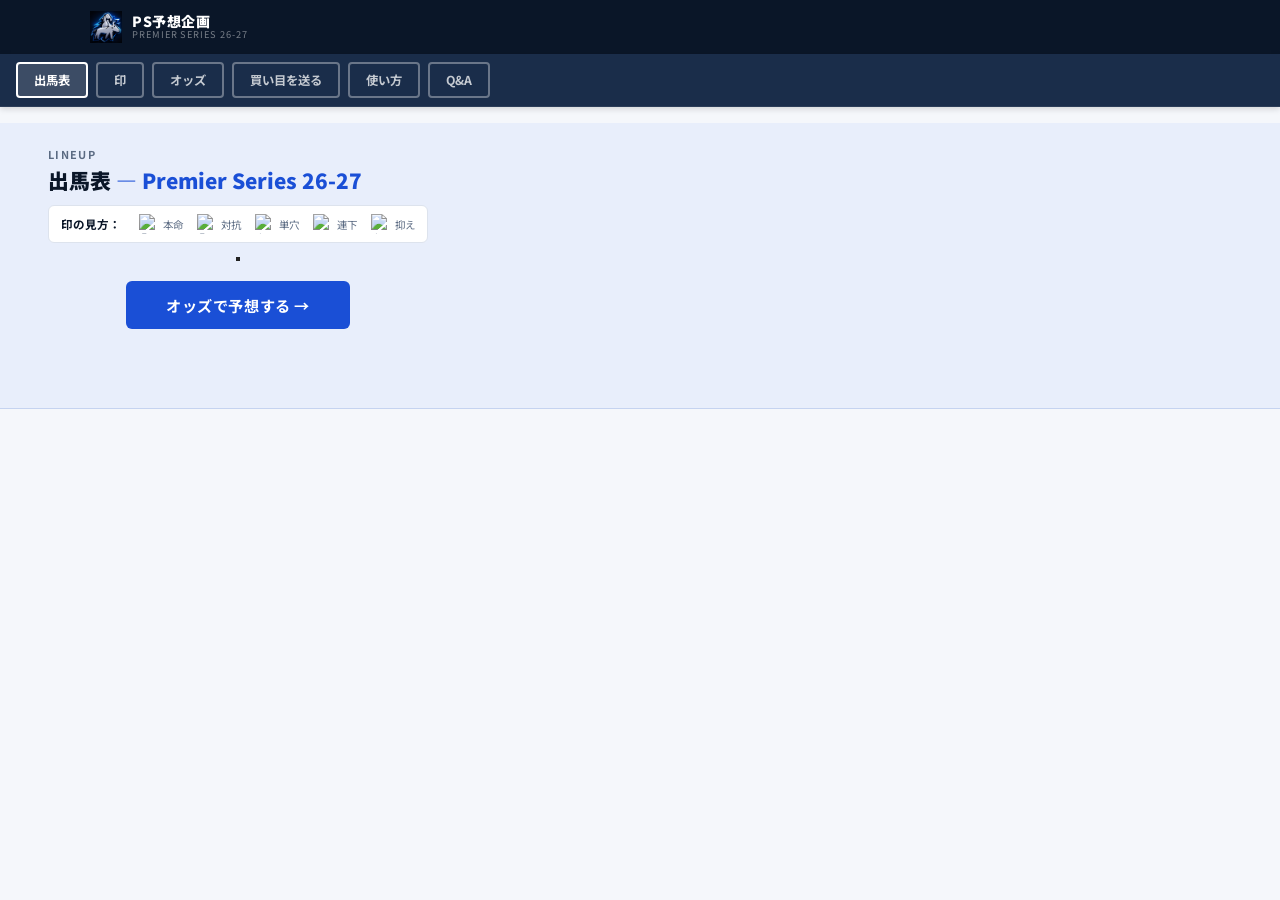
==== commit 20e7f126: "Add files via upload" ====
--- a/index.html
+++ b/index.html
@@ -6,29 +6,9 @@
     <title>出馬表 — Premier Series 26-27予想企画</title>
     <link rel="icon" href="favicon.ico">
     <link rel="apple-touch-icon" href="apple-touch-icon.png">
-    <link rel="preconnect" href="https://fonts.googleapis.com">
-    <link rel="preconnect" href="https://fonts.gstatic.com" crossorigin>
-    <link href="https://fonts.googleapis.com/css2?family=Noto+Sans+JP:wght@400;500;700;900&family=Bebas+Neue&display=swap" rel="stylesheet">
     <link rel="stylesheet" href="css/style.css">
     <style>
         :root {
-            --navy: #0a1628;
-            --navy-mid: #1a2d4a;
-            --blue: #1a4fd6;
-            --blue-light: #e8eefb;
-            --text: #0a1628;
-            --text-sub: #5a6a82;
-            --border: #dde3ed;
-            --bg: #f5f7fb;
-            --white: #fff;
-            --frame-1: #f0f0f0; --frame-1-text: #111;
-            --frame-2: #111;    --frame-2-text: #fff;
-            --frame-3: #cc2200; --frame-3-text: #fff;
-            --frame-4: #1a4fd6; --frame-4-text: #fff;
-            --frame-5: #d4a000; --frame-5-text: #111;
-            --frame-6: #1a7a3a; --frame-6-text: #fff;
-            --frame-7: #d06000; --frame-7-text: #fff;
-            --frame-8: #c0357a; --frame-8-text: #fff;
             --col-width: 110px;
             --label-width: 68px;
             --mark-size: 32px;
@@ -165,8 +145,7 @@
     <a href="help.html">使い方</a>
     <a href="faq.html">Q&A</a>
 </nav>
-<div id="countdown-bar"><div id="countdown-bar-inner"></div></div>
-
+<div id="countdown-bar"><div id="countdown-bar-inner"></div>
 <!-- PC表示 -->
 <div class="pc-view">
     <div class="page-inner">
@@ -298,7 +277,7 @@
     list.innerHTML = '';
     teamsData.forEach(team => {
         const oddsVal = (oddsData.win || {})[String(team.id)] || '---';
-        const hot = parseFloat(oddsVal) <= 5;
+        const hot = parseFloat(oddsVal) <= 10;
         const card = document.createElement('div');
         card.className = 'sp-card';
         const memberChips = team.members.map(m =>
@@ -378,11 +357,10 @@
         const rect = anchor.getBoundingClientRect();
         const pw = popup.offsetWidth || 240;
         const ph = popup.offsetHeight || 120;
-        let left = rect.left + window.scrollX;
-        let top  = rect.top  + window.scrollY - ph - 8;
-        // 上に出す。上がはみ出すなら下に出す
-        if (top < window.scrollY + 10) top = rect.bottom + window.scrollY + 8;
-        // 右がはみ出すなら左にずらす
+        // position:fixed なので getBoundingClientRect の値をそのまま使う（scrollY不要）
+        let left = rect.left;
+        let top  = rect.top - ph - 8;
+        if (top < 10) top = rect.bottom + 8;
         if (left + pw > window.innerWidth - 10) left = window.innerWidth - pw - 10;
         if (left < 10) left = 10;
         popup.style.left = left + 'px';
--- a/css/style.css
+++ b/css/style.css
@@ -14,6 +14,15 @@
     --bg: #f5f7fb;
     --white: #fff;
     --accent-red: #d00;
+    /* 枠番カラー */
+    --frame-1: #f0f0f0; --frame-1-text: #111;
+    --frame-2: #111;    --frame-2-text: #fff;
+    --frame-3: #cc2200; --frame-3-text: #fff;
+    --frame-4: #1a4fd6; --frame-4-text: #fff;
+    --frame-5: #d4a000; --frame-5-text: #111;
+    --frame-6: #1a7a3a; --frame-6-text: #fff;
+    --frame-7: #d06000; --frame-7-text: #fff;
+    --frame-8: #c0357a; --frame-8-text: #fff;
 }
 
 * { box-sizing: border-box; }
